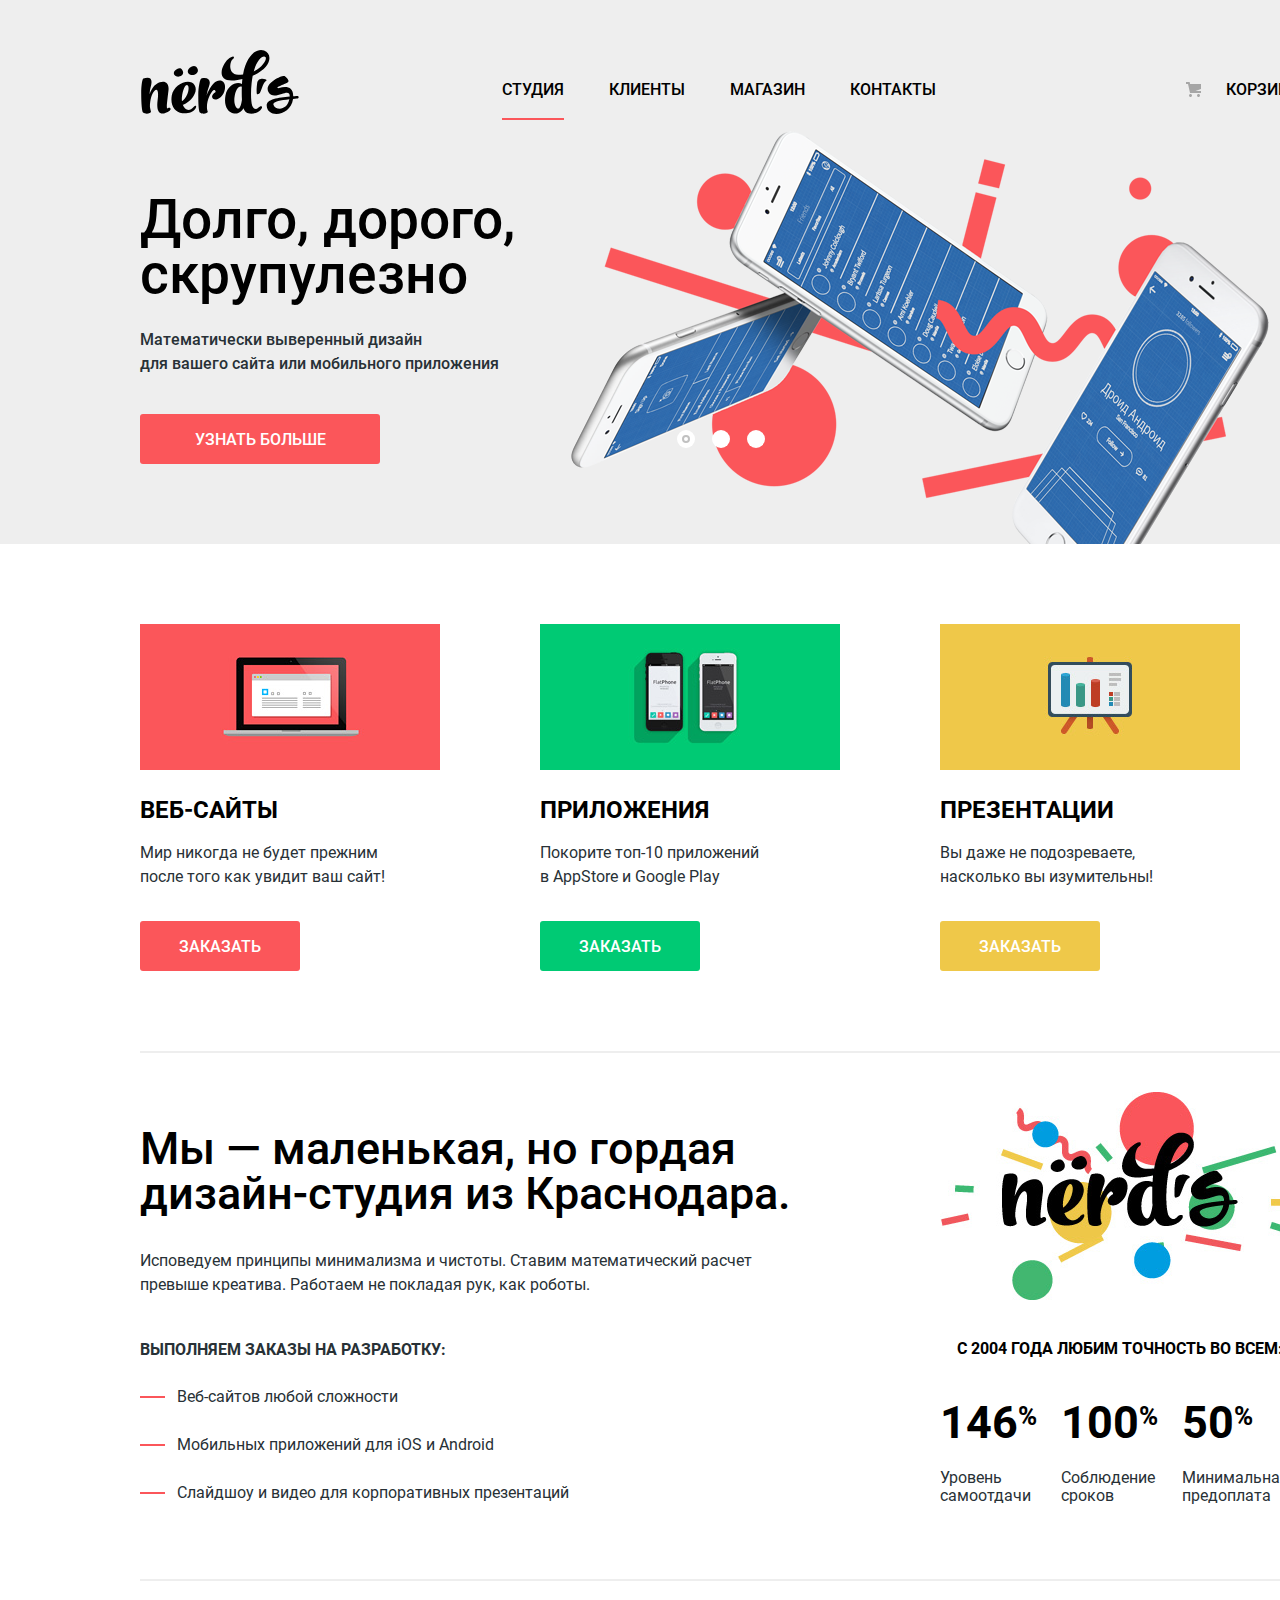
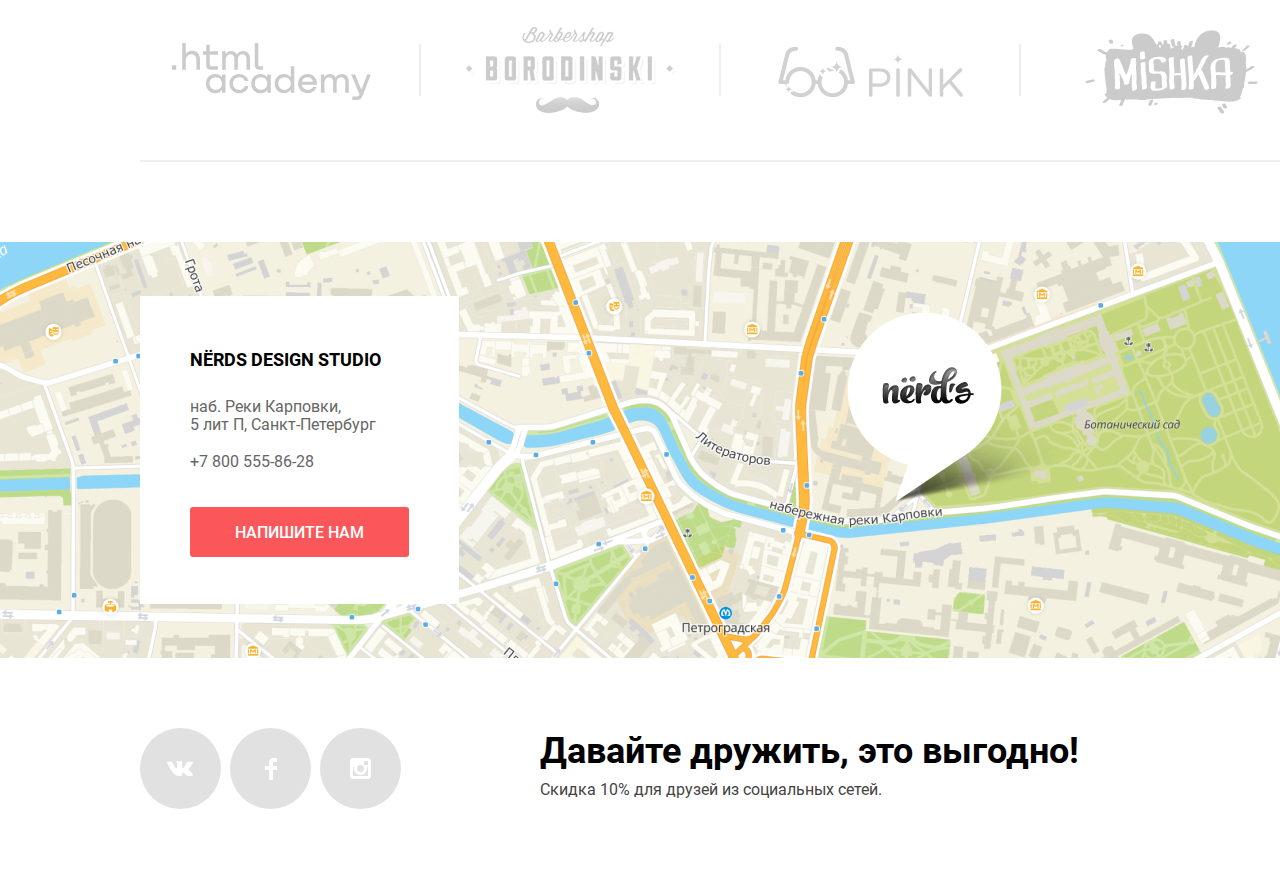
==== index.html @ 3a259fda "range controls" ====
<!DOCTYPE html>
<html class="page" lang="ru">
<head>
  <meta charset="UTF-8">
  <title>Проект студии дизайна Нёрдс</title>
  <link rel="stylesheet" href="css/normalize.css">
  <link rel="stylesheet" href="css/style.css">
  <link rel="icon" href="favicon.ico">
  <link rel="icon" href="img/favicons/favicon.svg" type="image/svg+xml">
  <link rel="icon" href="img/favicons/apple.png">
  <link rel="manifest" href="manifest.webmanifest">
</head>

<body class="page-body">
  <header class="page-header">
    <div class="container">
      <nav class="main-navigation">
        <a class="header-logo">
          <img src="img/logo/nerds-logo.svg" width="160" height="65" alt="Логотип студии дизайна Нёрдс">
        </a>
        <ul class="site-navigation">
          <li class="navigation-item"><span>Студия</span></li>
          <li class="navigation-item"><a href="blank.html">Клиенты</a></li>
          <li class="navigation-item"><a href="catalog.html">Магазин</a></li>
          <li class="navigation-item"><a href="blank.html">Контакты</a></li>
        </ul>
      </nav>
      <div class="user-navigation">
        <a class="header-basket" href="blank.html">Корзина</a>
      </div>
    </div>
  </header>

  <main>
    <div class="page-main">
      <section class="container slider">
        <h1 class="visually-hidden">Студия дизайна Нёрдс</h1>
        <ul class="slider-list">
          <li class="slider-item slider-smartphones slide-current">
            <h2 class="visually-hidden">Слайды</h2>
            <p class="slider-title">Долго, дорого, скрупулезно</p>
            <p class="slider-text">Математически выверенный дизайн для&nbsp;вашего&nbsp;сайта или мобильного приложения</p>
            <a class="button button-know" href="blank.html">Узнать больше</a>
          </li>

          <li class="slider-item slider-macbook">
            <h2 class="visually-hidden">Слайды</h2>
            <p class="slider-title">Любим математику
              как никто другой</p>
            <p class="slider-text">Никакого креатива, только математические формулы для&nbsp;расчета идеальных пропорций</p>
            <a class="button button-know" href="blank.html">Узнать больше</a>
          </li>

          <li class="slider-item slider-notepad">
            <h2 class="visually-hidden">Слайды</h2>
            <p class="slider-title">Только ночь,
              только хардкор</p>
            <p class="slider-text">Работать днем, как все? Мы против этого. Ближе&nbsp;к&nbsp;полуночи работа только начинается</p>
            <a class="button button-know" href="blank.html">Узнать больше</a>
          </li>
        </ul>

        <div class="slider-controls">
          <button class="button-slide-1 current" type="button" aria-label="Первый слайд"></button>
          <button class="button-slide-2" type="button" aria-label="Второй слайд"></button>
          <button class="button-slide-3" type="button" aria-label="Третий слайд"></button>
        </div>

      </section>
    </div>
    <div class="container">
      <section class="services">
        <h2 class="visually-hidden">Услуги</h2>
        <ul class="services-list">
          <li class="services-item">
            <h3>Веб-сайты</h3>
            <p>Мир никогда не будет прежним<br> после того как увидит ваш сайт!</p>
            <img src="img/services/notebook.png" width="300" height="146" alt="Ноутбук">
            <a class="button button-red" href="blank.html">Заказать</a>
          </li>
          <li class="services-item">
            <h3>Приложения</h3>
            <p>Покорите топ-10 приложений<br> в AppStore и Google Play</p>
            <img src="img/services/smartphones.png" width="300" height="146" alt="Телефоны">
            <a class="button button-green" href="blank.html">Заказать</a>
          </li>
          <li class="services-item">
            <h3>Презентации</h3>
            <p>Вы даже не подозреваете,<br> насколько вы изумительны!</p>
            <img src="img/services/flipchart.png" width="300" height="146" alt="Планшет">
            <a class="button button-yellow" href="blank.html">Заказать</a>
          </li>
        </ul>
      </section>

      <section class="advantages">
        <div class="advantages-block">
          <h2 class="visually-hidden">О компании, миссия</h2>
          <p class="advantages-slogan">Мы — маленькая, но гордая<br> дизайн-студия из Краснодара.</p>
          <p>Исповедуем принципы минимализма и чистоты. Ставим математический расчет<br> превыше креатива. Работаем не покладая рук, как роботы.</p>
          <p class="advantages-caption">Выполняем заказы на разработку:</p>
          <ul class="advantages-list">
            <li>Веб-сайтов любой сложности</li>
            <li>Мобильных приложений для iOS и Android</li>
            <li>Слайдшоу и видео для корпоративных презентаций</li>
          </ul>
        </div>
        <div class="statistics">
          <h2 class="visually-hidden">Статистика</h2>
          <img src="img/nerds-illustration.jpg" alt="Цветной логотип">
          <p>с 2004 года Любим точность во всем:</p>
          <dl>
            <dt>Уровень самоотдачи</dt><dd>146<sup class="percent">%</sup></dd>
            <dt>Соблюдение сроков</dt><dd>100<sup class="percent">%</sup></dd>
            <dt>Минимальная предоплата</dt><dd>50<sup class="percent">%</sup></dd>
          </dl>
        </div>
      </section>

      <section class="clients">
        <h2 class="visually-hidden">Наши клиенты</h2>
        <ul class="clients-list">
          <li class="clients-item client-html-academy">
            <a href="https://htmlacademy.ru/intensive/htmlcss" target="blank"><img src="img/clients/logo_htmlacademy.svg" width="199" height="57" alt="Логотип HTML-академии"></a>
          </li>
          <li class="clients-item client-barbershop">
            <a href="blank.html" target="blank"><img src="img/clients/logo-borodinski.png" width="209" height="90" alt="Логотип барбершопа Borodinski"></a>
          </li>
          <li class="clients-item client-pink">
            <a href="blank.html" target="blank"><img src="img/clients/logo-pink.png" width="185" height="52" alt="Логотип приложения Pink"></a>
          </li>
          <li class="clients-item client-mishka">
            <a href="blank.html" target="blank"><img src="img/clients/logo-mishka.png" width="173" height="84" alt="Логотип магазина игрушек Mishka"></a>
          </li>
        </ul>
      </section>
    </div>

    <section class="contacts">
      <div class="container contacts-block">
        <div class="contacts-list">
          <h2 class="visually-hidden">Контакты</h2>
          <p class="contacts-caption">nёrds design studio</p>
          <p class="address">наб. Реки Карповки,<br>
          5 лит П, Санкт-Петербург</p>
          <p class="contacts-tel"><a href="tel:+78005558628">+7 800 555-86-28</a></p>
          <a class="button button-write-to-us" href="#">Напишите нам</a>
        </div>
      </div>
      <div class="map">
        <img src="img/map1.png" alt="Карта как нас найти">
      </div>
    </section>

  </main>

  <footer class="main-footer container">
    <div>
      <ul class="footer-list">
        <li>
          <a class="social-button" href="blank.html" target="blank">
            <span class="visually-hidden">Вконтакте</span>
            <svg width="27" height="27" viewBox="0 0 27 15" fill="none" preserveAspectRatio="xMidYMid" xmlns="http://www.w3.org/2000/svg">
              <path d="M16.138 11.51C17.094 11.201 18.318 13.55 19.621 14.449C20.599 15.13 21.348 14.983 21.348 14.983L24.821 14.933C24.821 14.933 26.636 14.821 25.778 13.379C25.707 13.259 25.275 12.31 23.193 10.357C21.016 8.31404 21.311 8.64504 23.932 5.11304C25.529 2.96004 26.168 1.64504 25.968 1.08504C25.776 0.546037 24.603 0.686037 24.603 0.686037L20.69 0.713037C20.309 0.714037 19.986 0.832037 19.839 1.22804C19.836 1.23204 19.218 2.89404 18.394 4.30704C16.653 7.29604 15.958 7.45504 15.67 7.26804C15.009 6.83504 15.176 5.53104 15.176 4.60404C15.176 1.70704 15.608 0.499037 14.33 0.187037C13.903 0.0830374 13.591 0.0150374 12.502 0.00503741C11.11 -0.0159626 9.92797 0.00503743 9.25797 0.334037C8.81297 0.557037 8.47197 1.04604 8.67897 1.07404C8.93897 1.10904 9.52197 1.23404 9.83397 1.66004C10.235 2.21204 10.223 3.44904 10.223 3.44904C10.223 3.44904 10.452 6.86004 9.68297 7.28304C9.15497 7.57304 8.43297 6.98104 6.87997 4.26704C6.08697 2.87904 5.48797 1.34504 5.48797 1.34504C5.48797 1.34504 5.37197 1.06004 5.16197 0.904037C4.91197 0.719037 4.56197 0.660037 4.56197 0.660037L0.84797 0.684037C0.84797 0.684037 0.28997 0.700037 0.0849697 0.946037C-0.0970303 1.16404 0.0699697 1.61404 0.0699697 1.61404C0.0699697 1.61404 2.97897 8.49504 6.27297 11.961C9.29297 15.143 12.725 14.932 12.725 14.932H14.28C14.28 14.932 14.749 14.878 14.989 14.62C15.213 14.38 15.203 13.929 15.203 13.929C15.203 13.929 15.172 11.82 16.138 11.51Z" fill="white"/>
            </svg>
          </a>
        </li>
        <li>
          <a class="social-button" href="blank.html" target="blank">
            <svg width="12" height="22" viewBox="0 0 12 22" fill="none" xmlns="http://www.w3.org/2000/svg">
              <path d="M12 4V0H8C5.79086 0 4 1.79086 4 4V8H0V12H4V22H8V12H12V8H8V4H12Z" fill="white"/>
            </svg>
         </a>
        </li>
        <li>
          <a class="social-button" href="blank.html" target="blank">
            <svg width="21" height="21" viewBox="0 0 21 21" fill="none" xmlns="http://www.w3.org/2000/svg">
              <path fill-rule="evenodd" clip-rule="evenodd" d="M3 0H18C19.65 0 21 1.35 21 3V18C21 19.65 19.65 21 18 21H3C1.35 21 0 19.65 0 18V3C0 1.35 1.35 0 3 0ZM14 10.5C14 8.57 12.43 7 10.5 7C8.57 7 7 8.57 7 10.5C7 12.43 8.57 14 10.5 14C12.43 14 14 12.43 14 10.5ZM3 18V9H4.181C4.0626 9.49127 4.00186 9.99467 4 10.5C4 14.0899 6.91015 17 10.5 17C14.0899 17 17 14.0899 17 10.5C16.9986 9.99464 16.9379 9.49118 16.819 9H18V18H3ZM14 7H18V3H14V7Z" fill="white"/>
            </svg>
          </a>
        </li>
      </ul>
    </div>
    <div class="footer-caption">
      <p class="footer-slogan">Давайте дружить, это выгодно!</p>
      <p class="footer-text">Скидка 10% для друзей из социальных сетей.</p>
    </div>
  </footer>
  <script src="js/slider.js"></script>
</body>
</html>
---- css/style.css ----
/* Fonts */
@font-face {
  font-family: Roboto;
  src: url("../fonts/Roboto-Regular.woff2") format("woff2");
  src: url("../fonts/Roboto-Regular.woff") format("woff");
  font-weight: 400;
  font-style: normal;
}

@font-face {
  font-family: Roboto;
  src: url("../fonts/Roboto-Medium.woff2") format("woff2");
  src: url("../fonts/Roboto-Medium.woff") format("woff");
  font-weight: 500;
  font-style: normal;
}

@font-face {
    font-family: Roboto;
    src: url("../fonts/Roboto-Bold.woff2") format("woff2");
    src: url("../fonts/Roboto-Bold.woff") format("woff");
    font-weight: 700;
    font-style: normal;
}

:root {
  --basik-black: #000000;
  --basik-white: #ffffff;
  --basik-red: #fb565a;
  --red-hover: #e74246;
  --red-click: #d7373b;
  --basik-green: #00ca74;
  --green-hover: #00bc6c;
  --green-click: #00aa62;
  --basik-yellow: #efc849;
  --yellow-hover: #eab634;
  --yellow-click: #e5a722;
  --gray-7: #eeeeee;
  --gray-12: #e1e1e1;
  --gray-13: #dfdfdf;
  --gray-14: #dbdbdb;
  --gray-15: #d7dcdf;
  --gray-16: #d5d5d5;
  --gray-24: #c1c1c1;
  --gray-28: #b4b9bb;
  --gray-33: #ababab;
  --gray-35: #a6a6a6;
  --gray-60: #666666;
  --gray-70: #4d4d4d;
  --gray-73: #444444;
  --gray-82: #283136;
  --gray-87: #231F20;
  --opacity-white: 255, 255, 255;
  --opacity-black: 0, 0, 0;
  --opacity-gray: 166, 166, 166;
  --opacity-button-shadow: 0, 1, 1;
}

.page {
  height: 100%;
}

.page-body {
  min-width: 1240px;
  margin: 0;
  padding: 0;
  font-family: "Roboto", "Arial", sans-serif;
  font-size: 16px;
  line-height: 24px;
  font-weight: 500;
  color: var(--basik-black);
  background-color: var(--basik-white);
  min-height: 100%;
  display: grid;
  grid-template-rows: min-content 1fr min-content;
}

.visually-hidden {
  position: absolute;
  clip: rect(0 0 0 0);
  padding: 0;
  border: 0;
  margin: -1px;
  height: 1px;
  width: 1px;
  overflow: hidden;
}

a {
  text-decoration: none;
}

img {
  height: auto;
}

.container {
  max-width: 1160px;
  margin: 0 auto;
  padding: 0 40px;
}

.page-header {
  background-color: var(--gray-7);
  margin: 0;
  padding: 0;
  font-size: 16px;
  line-height: 30px;
  text-transform: uppercase;
}

.page-header .container {
  display: flex;
  flex-wrap: wrap;
  justify-content: space-between;
}

.main-navigation {
  display: flex;
  width: 800px;
}

.main-navigation a {
  height: 114px;
  width: 160px;
}

.header-logo img {
  width: 160px;
  height: 65px;
  padding-top: 49px;
}

.site-navigation {
  display: flex;
  flex-wrap: wrap;
  list-style: none;
  padding: 49px 0 0;
  margin: 0;
  width: 700px;
  margin-left: 202px;
}

.navigation-item {
padding: 26px 45px 0 0;
}

.navigation-item:nth-child(4n) {
  padding-right: 0;
  }

/* User navigation */

.user-navigation {
  max-width: 150px;
}

.header-basket {
  display: block;
  position: relative;
  padding: 75px 0 0 50px;
}

.header-basket::before {
  content: "";
  position: absolute;
  top: 82px;
  left: 10px;
  width: 15px;
  height: 15px;
  background-image: url("../img/icons/cart-icon.svg");
  background-repeat: no-repeat;
  background-position: 0 0;
}

.site-navigation a,
.header-basket {
  color: var(--basik-black);
}

.site-navigation a:hover,
.header-basket:hover,
.site-navigation a:focus,
.header-basket:focus {
  color: var(--basik-red);
}

.site-navigation a:active,
.header-basket:active {
  color: var(--basik-black);
  opacity: 30%;
}

.site-navigation span {
  display: block;
  border-bottom: 2px solid var(--basik-red);
  padding-bottom: 13px;
}

/* Sliders */

.page-main {
  background-color: var(--gray-7);
  margin: 0;
  padding: 0;
}

.slider {
  position: relative;
  margin-bottom: 80px;
}

.slider-list {
  position: relative;
  margin: 0;
  padding: 0;
  list-style: none;
}

.slider-item {
  display: none;
  position: relative;
  background-color: var(--gray-7);
  color: var(--basik-black);
  padding-bottom: 80px;
  /* min-height: 431px; */
}

.slide-current {
  display: block;
}

.slider-smartphones::after {
  content: "";
  position: absolute;
  width: 760px;
  height: 431px;
  left: 397px;
  bottom: 0;
  background-image: url(../img/slides/smartphones.png);
}

.slider-macbook::after {
  content: "";
  position: absolute;
  width: 760px;
  height: 431px;
  left: 397px;
  bottom: 0;
  background-image: url(../img/slides/macbook.png);
}

.slider-notepad::after {
  content: "";
  position: absolute;
  width: 760px;
  height: 431px;
  left: 397px;
  bottom: 0;
  background-image: url(../img/slides/notepad.png);
}

.slider-title {
  font-size: 55px;
  line-height: 55px;
  margin: 0 0 26px;
  padding-top: 72px;
  width: 520px;
}

.slider-text {
  color: var(--gray-82);
  margin: 0 0 38px;
  width: 416px;
}

.button {
  display: block;
  text-align: center;
  color: var(--basik-white);
  line-height: 18px;
  text-transform: uppercase;
  border-radius: 3px;
  padding: 17px 0 15px;
  cursor: pointer;
}

.button-know {
  background-color: var(--basik-red);
  width: 240px;
  margin: 0;
}

.button-write-to-us {
  background-color: var(--basik-red);
  width: 219px;
}

.button-write-to-us:hover,
.button-know:hover,
.button-write-to-us:focus,
.button-know:focus {
  background-color: var(--red-hover);
}

.button-write-to-us:active,
.button-know:active {
  background-color: var(--red-click);
  color: rgba(var(--opacity-white), 0.3);
  box-shadow: inset 0px 3px 0px rgba(var(--opacity-button-shadow), 0.1);
}

.slider-controls {
  position: absolute;
  bottom: 96px;
  left: 577px;
  display: flex;
  flex-wrap: wrap;
  width: 88px;
  justify-content: space-between;
}

.slider-controls button {
  position: relative;
  padding: 0;
  margin: 0;
  width: 18px;
  height: 18px;
  background-color: var(--basik-white);
  border: none;
  border-radius: 50%;
  cursor: pointer;
}

.slider-controls .current::before {
  content:"";
  position: absolute;
  top: 5px;
  left: 5px;
  width: 4px;
  height: 4px;
  background-color: transparent;
  border:2px solid var(--gray-24);
  border-radius: 50%;
}

/* Services */

.services {
  margin-bottom: 80px;
}

.services-list {
  list-style: none;
  padding: 0;
  display: flex;
  flex-wrap: wrap;
}

.services-item {
  display: flex;
  flex-wrap: wrap;
  flex-direction: column;
  margin-right: 100px;
}

.services-item:nth-child(3n) {
  margin-right: 0;
}

.services-item h3 {
  font-size: 24px;
  line-height: 30px;
  font-weight: 700;
  text-transform: uppercase;
  margin: 0 0 16px;
}

.services-item p {
  color: var(--gray-82);
  font-weight: 400;
  margin: 0 0 32px;
}

.services-item img {
  order: -1;
  margin: 0 0 25px;
}

.button-red {
  background-color: var(--basik-red);
  width: 160px;
}

.button-red:hover,
.button-red:focus {
  background-color: var(--red-hover);
}

.button-red:active {
  background-color: var(--red-click);
  color: rgba(var(--opacity-white), 0.3);
  box-shadow: inset 0px 3px 0px rgba(var(--opacity-button-shadow), 0.1);
}

.button-green {
  background-color: var(--basik-green);
  width: 160px;
}

.button-green:hover,
.button-green:focus {
  background-color: var(--green-hover);
}

.button-green:active {
  background-color: var(--green-click);
  color: rgba(var(--opacity-white), 0.3);
  box-shadow: inset 0px 3px 0px rgba(var(--opacity-button-shadow), 0.1);
}

.button-yellow {
  background-color: var(--basik-yellow);
  width: 160px;
}

.button-yellow:hover,
.button-yellow:focus {
  background-color: var(--yellow-hover);
}

.button-yellow:active {
  background-color: var(--yellow-click);
  color: rgba(var(--opacity-white), 0.3);
  box-shadow: inset 0px 3px 0px rgba(var(--opacity-button-shadow), 0.1);
}

/* About us */

.advantages {
  display: grid;
  grid-template-columns: repeat(3, 1fr);
  gap: 40px;
  border-top: 2px solid var(--gray-7);
  padding-top: 39px;
  margin-bottom: 50px;
}

.advantages-block {
  color: var(--gray-82);
  font-weight: 400;
  grid-column: 1 / 3;
}

.advantages-block p:nth-of-type(2) {
  margin-bottom: 41px;
}

.advantages-slogan {
  font-size: 45px;
  line-height: 45px;
  color: var(--basik-black);
  font-weight: 500;
  margin: 34px 0 33px;
}

.advantages-caption {
  font-weight: 700;
  text-transform: uppercase;
  margin-bottom: 23px;
}

.advantages-list {
  font-weight: 400;
  list-style: none;
  margin: 0;
  padding-left: 37px;
}

.advantages-list li {
  position: relative;
  padding-bottom: 24px;
}

.advantages-list li::before {
  content: "";
  position: absolute;
  top: 11px;
  left: -37px;
  width: 25px;
  height: 2px;
  background-color: var(--basik-red);
}

.statistics {
  width: 360px;
}

.statistics img {
  margin-bottom: 14px;
}

.statistics dl {
  display: grid;
  grid-template-columns: repeat(3, 1fr);
  gap: 14px 3px;
}

.statistics p {
  text-transform: uppercase;
  font-weight: 700;
  text-align: center;
  margin-bottom: 30px;
}

.statistics dd {
  font-size: 45px;
  line-height: 64px;
  font-weight: 700;
  grid-row: 1 / 2;
  margin: 0;
}

.percent {
  font-size: 26px;
  line-height: 40px;
}

.statistics dt {
  line-height: 18px;
  color: var(--gray-82);
  font-weight: 400;
}

/* Clients */

.clients {
  margin-bottom: 80px;
}

.clients-list {
  list-style: none;
  padding: 46px 0 36px;
  margin: 0;
  display: grid;
  grid-template-columns: 280px 300px 300px 280px;
  border-top: 2px solid var(--gray-7);
  border-bottom: 2px solid var(--gray-7);
  align-items: center;
  justify-items: center;
}

.clients-item {
  position: relative;
}

.clients-item img {
  position: relative;
  opacity: 0.2;
}

.clients-item:hover img,
.clients-item:focus img {
  opacity: 1;
}

.clients-item:active img {
  opacity: 0.1;
}

.client-html-academy {
  margin-left: -18px;
}

.client-html-academy::after {
  content: "";
  position: absolute;
  top: 1px;
  left: 247px;
  width: 2px;
  height: 52px;
  background-color: var(--gray-7);
}

.client-barbershop::after {
  content: "";
  position: absolute;
  top: 17px;
  left: 253px;
  width: 2px;
  height: 52px;
  background-color: var(--gray-7);
}

.client-pink::after {
  content: "";
  position: absolute;
  top: -2px;
  left: 241px;
  width: 2px;
  height: 52px;
  background-color: var(--gray-7);
}

.client-mishka {
  margin-left: 22px;
}

/* Contacts & Map */

.contacts {
  margin-bottom: 70px;
}

.contacts-block {
  position: relative;
}

.contacts-list {
  position: absolute;
  background-color: var(--basik-white);
  width: 319px;
  min-height: 308px;
  box-sizing: border-box;
  padding: 49px 50px 47px;
  top: 54px;
}

.contacts-caption {
  font-size: 18px;
  line-height: 30px;
  font-weight: 700;
  text-transform: uppercase;
  margin: 0 0 23px;
}

.address,
.contacts-tel a {
  line-height: 18px;
  color: var(--gray-60);
  font-weight: 400;
}

.contacts-tel {
  margin-bottom: 33px;
}

.map iframe {
  height: 416px;
  width: 1440px;
  display: block;
  margin: 0 auto;
}

.map img {
  height: 416px;
  width: 1440px;
  display: block;
  margin: 0 auto;
}

.contacts-block::after {
  position: absolute;
  content: "";
  background-image: url(../img/map-marker.png);
  width: 231px;
  height: 190px;
  left: 747px;
  top: 70px;
}

/* Footer */

.main-footer {
  min-width: 1160px;
  display: flex;
}

.footer-list {
  display: flex;
  flex-wrap: wrap;
  list-style: none;
  padding: 0;
  margin: 0;
}

.footer-caption {
  padding-left: 139px;
}

.footer-list li {
  margin-right: 9px;
}

.footer-list li:last-child {
  margin-right: 0;
}

.social-button {
  display: flex;
  flex-wrap: wrap;
  align-items: center;
  justify-content: center;
  border-radius: 50%;
  width: 81px;
  height: 81px;
  background-color: var(--gray-12);
}

.social-button:hover,
.social-button:focus {
  background-color: var(--red-hover);
}

.social-button:active {
  background-color: var(--red-click);
  box-shadow: inset 0px 3px 0px rgba(var(--opacity-button-shadow), 0.1);
}

.social-button:active svg {
  opacity: 0.3;
}

.footer-slogan {
  font-size: 36px;
  line-height: 36px;
  font-weight: 700;
  padding: 0;
  margin: 5px 0 10px;
}

.footer-text {
  line-height: 22px;
  color: var(--gray-73);
  font-weight: 400;
  margin: 0 0 82px;
}

/* Catalog page */

.content {
  display: grid;
  grid-template-columns: 1fr 2fr;
  gap: 40px;
  margin-top: 0;
  margin-bottom: 0;
}

.page-title {
  font-size: 55px;
  line-height: 55px;
  font-weight: 500;
  text-align: center;
  margin-top: 0;
  margin-bottom: 0;
  padding-top: 72px;
  padding-bottom: 108px;
}

.sorting {
  display: flex;
  flex-wrap: wrap;
  justify-content: space-between;
  align-items: center;
}

.filter-sort {
  font-size: 18px;
  line-height: 30px;
  font-weight: 700;
  text-transform: uppercase;
  margin: 0;
  padding-top: 55px;
}

.filters {
  padding-top: 55px;
  grid-row: 1 / 3;
  width: 260px;
}

.range-filter {
  width: 260px;
  margin-top: 33px;
}

.range-controls {
  /* position: relative;
  height: 41px; */
  /* background-color: var(--gray-7); */
  border-radius: 3px;
  padding: 39px 20px;
  margin-bottom: 14px;
}

/* .range-controls .scale {
  height: 2px;
  background: var(--gray-15);
}

.range-controls .bar {
  width: 70%;
  height: 2px;
  background: var(--basik-green);
}

.range-controls .toggle {
  width: 4px;
  height: 4px;
  padding: 0;
  background-color: var(--gray-33);
  border: 8px solid var(--basik-white);
  border-radius: 50%;
  box-shadow: 0px 2px 1px rgba(var(--opacity-black), 0.15);
  position: absolute;
  top: 30px;
  left: 0;
  cursor: pointer;
}

.range-controls .toggle-min {
  left: 18px;
}

.range-controls .toggle-max {
  left: 160px;
} */

.filter ul {
  list-style: none;
  margin: 0;
  padding: 0 0 0 36px;
}

.filter fieldset {
  padding: 0;
  margin: 0 0 51px;
  border: none;
}

.filter legend {
  font-size: 18px;
  line-height: 30px;
  font-weight: 700;
  text-transform: uppercase;
  margin: 0 0 16px;
}

.price-controls {
  line-height: 22px;
  font-weight: 400;
  color: var(--gray-82);
  text-transform: uppercase;
  display: flex;
  justify-content: space-between;
}

.price-controls input {
  width: 60px;
  padding: 10px;
  margin-left: 10px;
  text-align: center;
  color: #283136;
  border: none;
  border-radius: 5px;
  background: var(--gray-7);
  font-family: inherit;
  font-size: inherit;
}

.filter-points {
  line-height: 20px;
  font-weight: 400;
  color: var(--gray-82);
}

.filter-option {
  margin-bottom: 19px;
}

.filter-option:last-child {
  margin-bottom: 0;
}

.filter-option label {
  position: relative;
  display: block;
  cursor: pointer;
  user-select: none;
}

.filter-input-radio + label::before {
  content: "";
  position: absolute;
  left: -36px;
  top: -1px;
  width: 17px;
  height: 17px;
  border: 4px solid var(--gray-70);
  border-radius: 50%;
  opacity: 0.4;
}

.filter-input-radio:checked + label::after {
  content: "";
  position: absolute;
  top: 7px;
  left: -28px;
  width: 9px;
  height: 9px;
  background-color: var(--gray-70);
  border-radius: 50%;
  opacity: 0.4;
}

.filter-input-radio:hover + label::before,
.filter-input-radio:hover + label::after,
.filter-input-radio:focus + label::before,
.filter-input-radio:focus + label::after {
  opacity: 1;
}

.filter-input-checkbox + label::before {
  content: "";
  position: absolute;
  width: 23px;
  height: 23px;
  background-image: url(../img/catalog/checkbox-off.svg);
  left: -36px;
  top: -2px;
  opacity: 0.4;
}

.filter-input-checkbox:checked + label::after {
  content: "";
  position: absolute;
  top: -2px;
  left: -36px;
  width: 23px;
  height: 23px;
  background-image: url(../img/catalog/checkbox-on.svg);
  opacity: 0.4;
}

.filter-input-checkbox:hover + label::before,
.filter-input-checkbox:hover + label::after,
.filter-input-checkbox:focus + label::before,
.filter-input-checkbox:focus + label::after {
  opacity: 1;
}

.filter-input-checkbox:checked + label::before {
  display: none;
}

.button-gray {
  font-size: 16px;
  font-weight: 500;
  color: var(--basik-black);
  background-color: var(--gray-7);
  border: none;
  width: 260px;
}

.button-gray:hover,
.button-gray:focus {
  background-color: var(--gray-13);
}

.button-gray:active {
  background-color: var(--gray-16);
  color: rgba(var(--opacity-black), 0.3);
  box-shadow: inset 0px 3px 0px rgba(var(--opacity-button-shadow), 0.1);
}

.filter-list {
  display: flex;
  flex-wrap: wrap;
  justify-content: space-between;
  list-style: none;
  padding: 55px 0 0;
  margin: 0;
}

.filter-list button {
  border: none;
  background-color: var(--basik-white);
  font-size: 14px;
  line-height: 18px;
  font-weight: 400;
  text-transform: uppercase;
}

.sort-by-price,
.sort-by-type {
  padding-right: 25px;
}

.sort {
  color: rgba(var(--opacity-black), 0.3);
  padding: 0 26px 0 0;
  cursor: pointer;
}

.sort-active {
  color: var(--basik-black);
  padding-right: 25px;
}

.sort:hover,
.sort:focus {
  color: rgba(var(--opacity-black), 0.6)
}

.sort:active {
  color: var(--basik-black)
}

.sort-direction {
  margin: 0;
  padding: 0;
  cursor: pointer;
  opacity: 0.2;
}

.sort-down {
  padding: 0 18px 0 21px;
}

.sort-direction-active {
  opacity: 1;
  cursor: default;
}

.sort-direction-active path {
  fill: var(--gray-87);
}

.sort-direction:hover,
.sort-direction:focus {
  opacity: 1;
}

.sort-direction:active path {
  fill: var(--gray-87);
}

/* screenshots of designs */

.design-list {
  list-style: none;
  margin: 0;
  padding: 0;
  margin-bottom: 31px;
  display: flex;
  flex-wrap: wrap;
  width: 760px;
  justify-content: space-between;
}

.design-list svg {
  display: block;
  opacity: 0.12;
}

.design-info {
  box-sizing: border-box;
  width: 360px;
  padding: 26px 50px 44px;
  background-color: var(--gray-7);
  display: none;
  align-items: center;
  text-align: center;
  position: absolute;
  left: 0;
  bottom: 20px;
}

.design-title {
  font-size: 18px;
  line-height: 30px;
  font-weight: 700;
  text-transform: uppercase;
  color: var(--basik-black);
}

.design-item h3 {
  margin: 0 0 12px;
}

.design-title:hover,
.design-title:focus {
  color: var(--basik-red);
}

.design-title:active {
  color: rgba(var(--opacity-black), 0.3);
}

.design-item {
  position: relative;
  padding-top: 8px;
  padding-bottom: 14px;;
}

.design-item p {
  display: inline-block;
  line-height: 18px;
  font-weight: 400;
  color: var(--gray-60);
  text-align: center;
  margin: 0 0 32px;
}

.design-item img{
  border-bottom-left-radius: 5px;
  border-bottom-right-radius: 5px;
}

.button-price {
  background-color: var(--basik-red);
  margin: 0 auto;
  width: 200px;
  line-height: 18px;
  color: var(--basik-white);
  text-transform: uppercase;
}

.design-item:hover .design-info,
.design-item:focus .design-info {
  display: block;
  border-bottom-left-radius: 5px;
  border-bottom-right-radius: 5px;
}

.design-item:hover svg,
.design-item:focus svg {
  opacity: 1;
}

.design-item:hover img,
.design-item:focus img {
  box-shadow: 0px 6px 15px rgba(var(--opacity-black), 0.25);
}

.button-price:hover,
.button-price:focus {
  background-color: var(--red-hover);
}

.button-price:active {
  background-color: var(--red-click);
  box-shadow: inset 0px 3px 0px rgba(var(--opacity-button-shadow), 0.1);
}

.page-number-list {
  list-style: none;
  margin: 0 0 60px;
  padding: 0;
  display: flex;
  flex-wrap: wrap;
}

.page-number-list li {
  padding-right: 11px;
}

.pages {
  display: block;
  border-radius: 3px;
  line-height: 18px;
  color: var(--basik-black);
  padding: 17px 20px 15px;
  text-transform: uppercase;
}

.active-page {
  border: 3px solid var(--gray-14);
  box-sizing: border-box;
  width: 50px;
  height: 50px;
  padding: 14px 0 15px;
  text-align: center;
}

.page-button {
  background-color: var(--gray-7);
}

.page-next {
  background-color: var(--gray-7);
  width: 220px;
  text-align: center;
}

.page-button:hover,
.page-next:hover,
.page-button:focus,
.page-next:focus {
  background-color: var(--gray-13);
}

.page-button:active,
.page-next:active {
  color: rgba(var(--opacity-black), 0.3);
  background-color: var(--gray-16);
  box-shadow: inset 0px 3px 0px rgba(var(--opacity-button-shadow), 0.1);
}
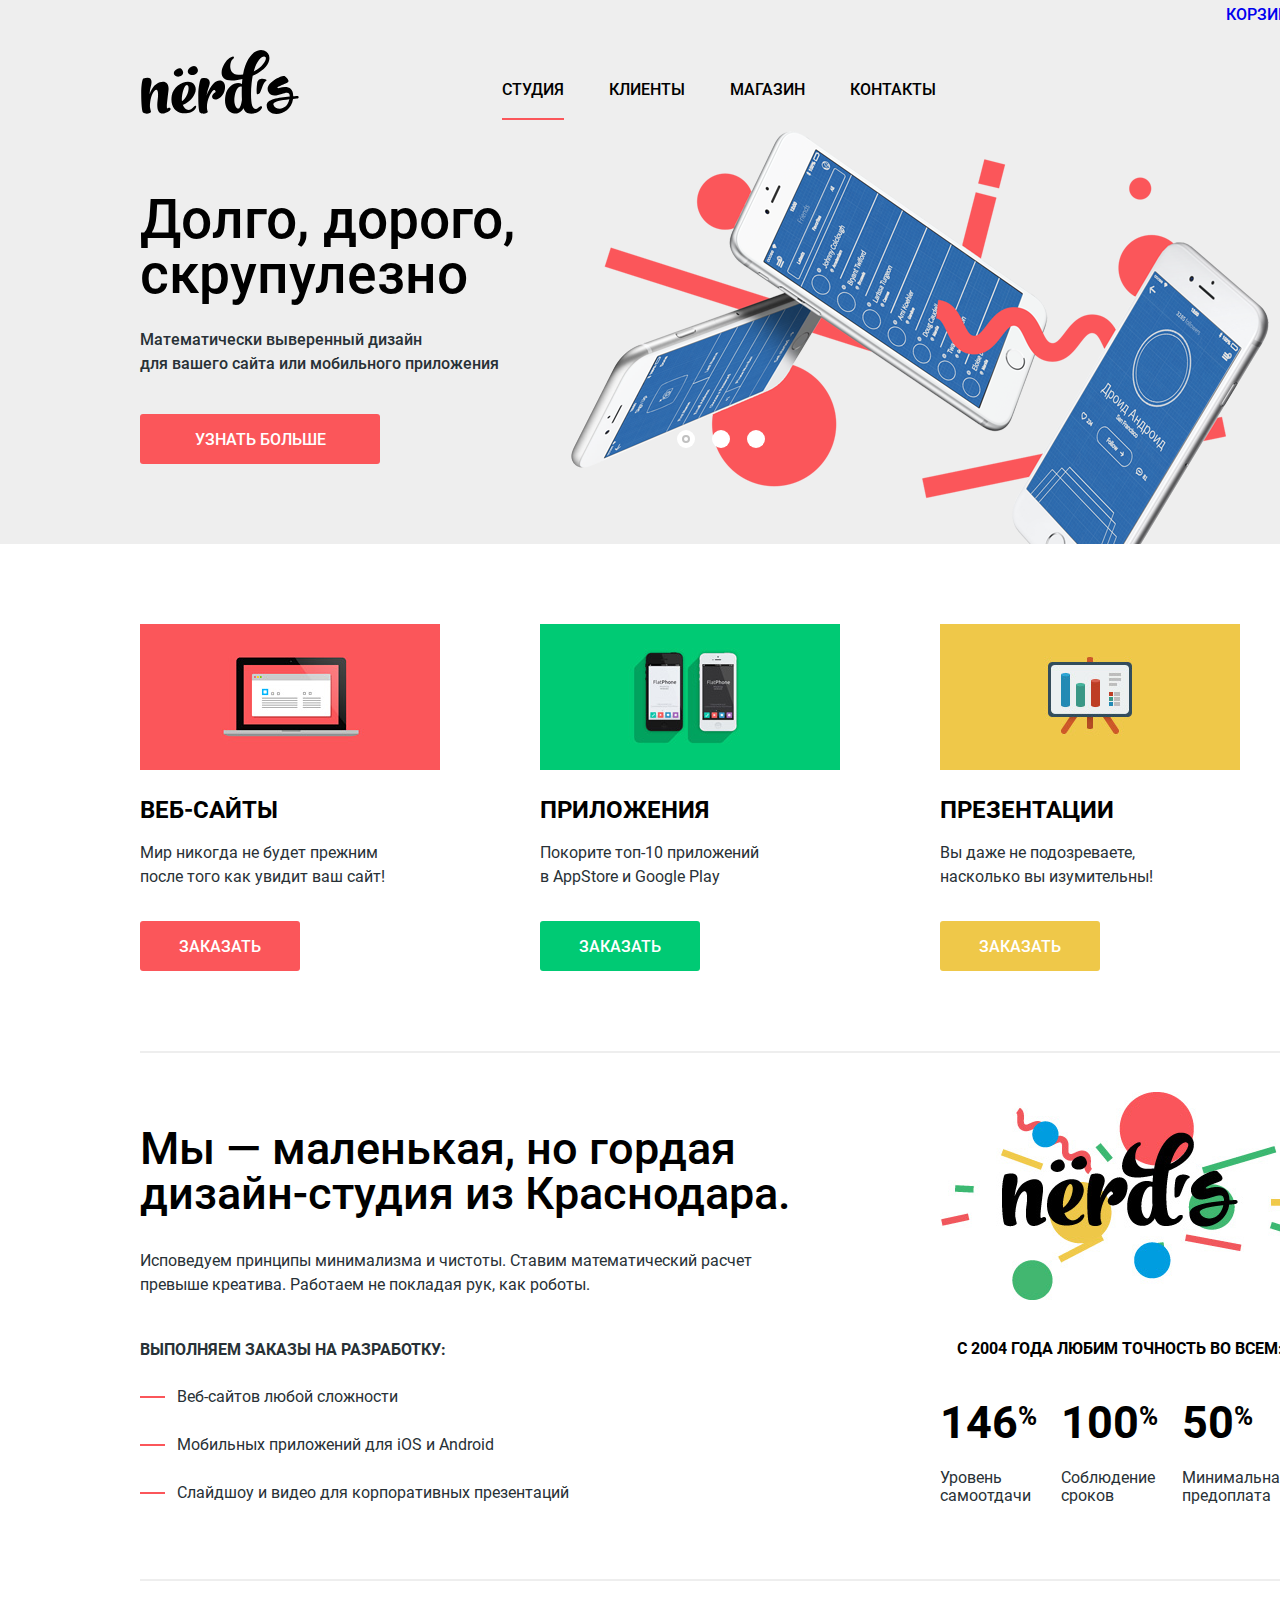
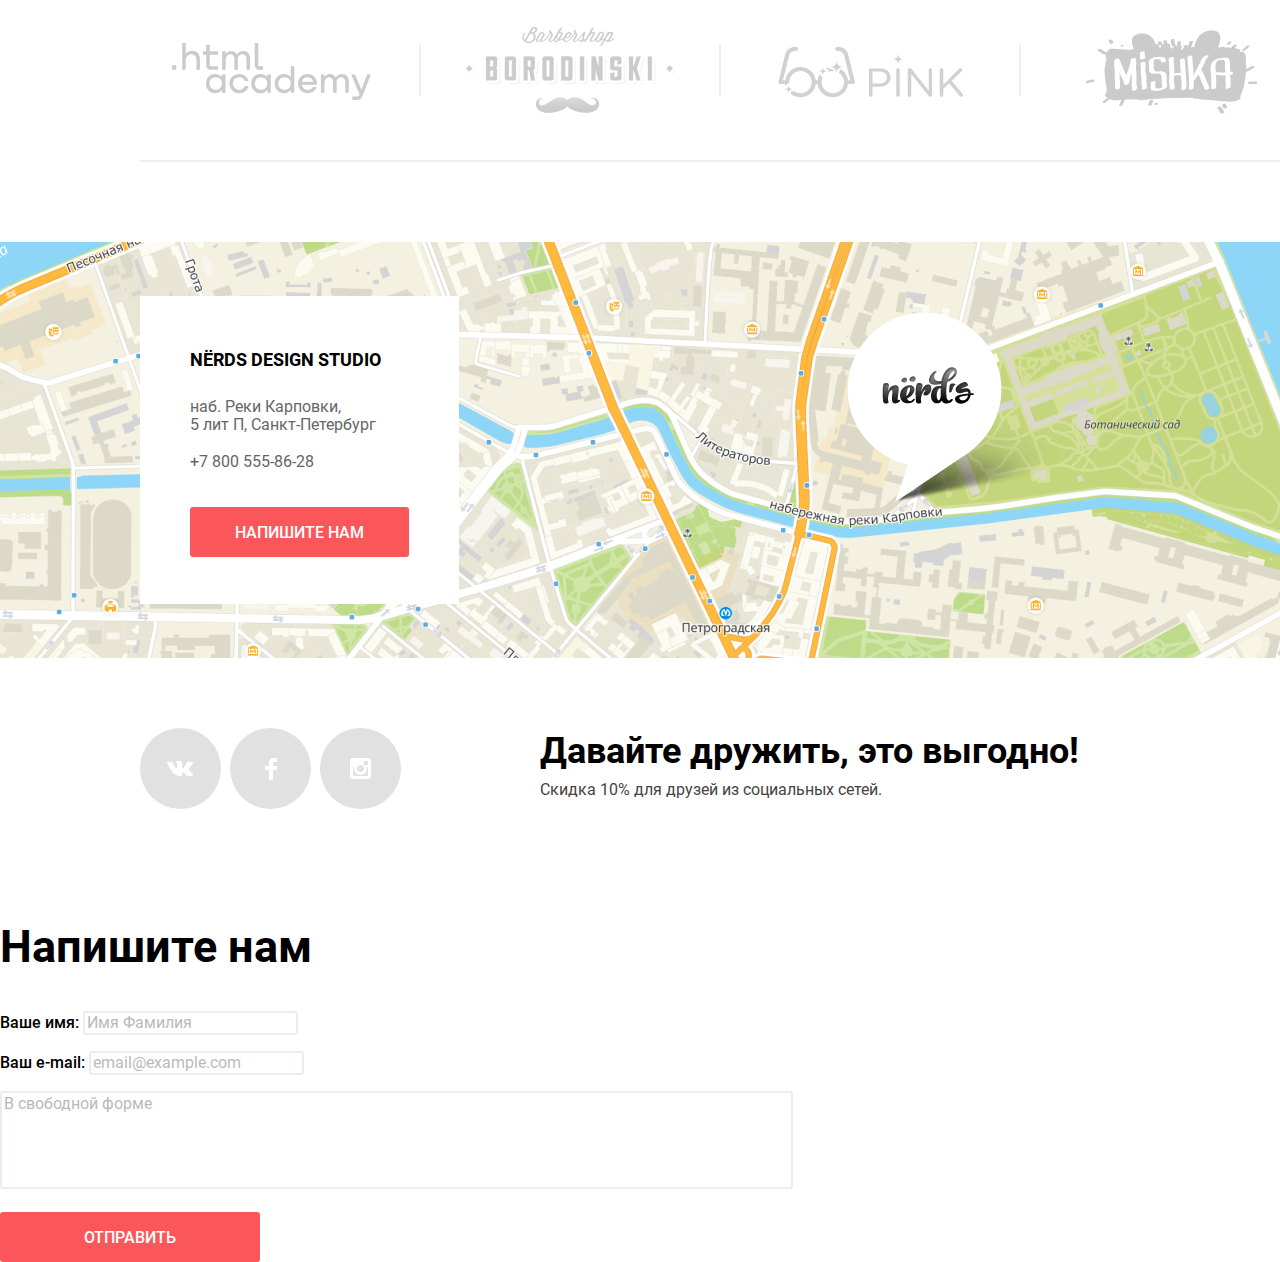
==== commit db7ded73: "форма" ====
--- a/index.html
+++ b/index.html
@@ -26,7 +26,7 @@
         </ul>
       </nav>
       <div class="user-navigation">
-        <a class="header-basket" href="blank.html">Корзина</a>
+        <a class="header-cart" href="blank.html">Корзина</a>
       </div>
     </div>
   </header>
@@ -186,6 +186,25 @@
       <p class="footer-text">Скидка 10% для друзей из социальных сетей.</p>
     </div>
   </footer>
+  <section class="modal">
+    <h2>Напишите нам</h2>
+    <form class="write-us" action="https://echo.htmlacademy.ru" method="post">
+      <p>
+        <label for="modal-name">Ваше имя:</label>
+        <input id="modal-name" type="text" name="name" placeholder="Имя Фамилия" required>
+      </p>
+      <p>
+        <label for="modal-email">Ваш e-mail:</label>
+        <input id="modal-email" type="email" name="email" placeholder="email@example.com" required>
+      </p>
+      <p>
+        <label for="text">
+          <textarea id="text" name="text" rows="5" cols="83" placeholder="В свободной форме" required></textarea>
+        </label>
+      </p>
+      <button class="button modal-button" type="submit">Отправить</button>
+    </form>
+  </section>
   <script src="js/slider.js"></script>
 </body>
 </html>
--- a/css/style.css
+++ b/css/style.css
@@ -283,6 +283,8 @@
   border-radius: 3px;
   padding: 17px 0 15px;
   cursor: pointer;
+  font-weight: 500;
+  border: none;
 }
 
 .button-know {
@@ -785,9 +787,6 @@
 }
 
 .range-controls {
-  /* position: relative;
-  height: 41px; */
-  /* background-color: var(--gray-7); */
   border-radius: 3px;
   padding: 39px 20px;
   margin-bottom: 14px;
@@ -1207,6 +1206,33 @@
   box-shadow: inset 0px 3px 0px rgba(var(--opacity-button-shadow), 0.1);
 }
 
-
-
-
+/* Modal Write to us */
+
+.modal h2 {
+  font-size: 45px;
+  line-height: 53px;
+  font-weight: 700;
+}
+
+.modal label {
+  line-height: 18px;
+  font-weight: 500;
+}
+
+.modal-button {
+  background-color: var(--basik-red);
+  min-width: 260px;
+}
+
+.write-us input[type="text"],
+.write-us input[type="email"],
+.write-us textarea {
+  color: var(--gray-73);
+  opacity: 0.5;
+  font-style: 16px;
+  line-height: 18px;
+  font-weight: 400;
+  border: 2px solid var(--gray-15);
+  border-radius: 3px;
+  resize: none;
+}
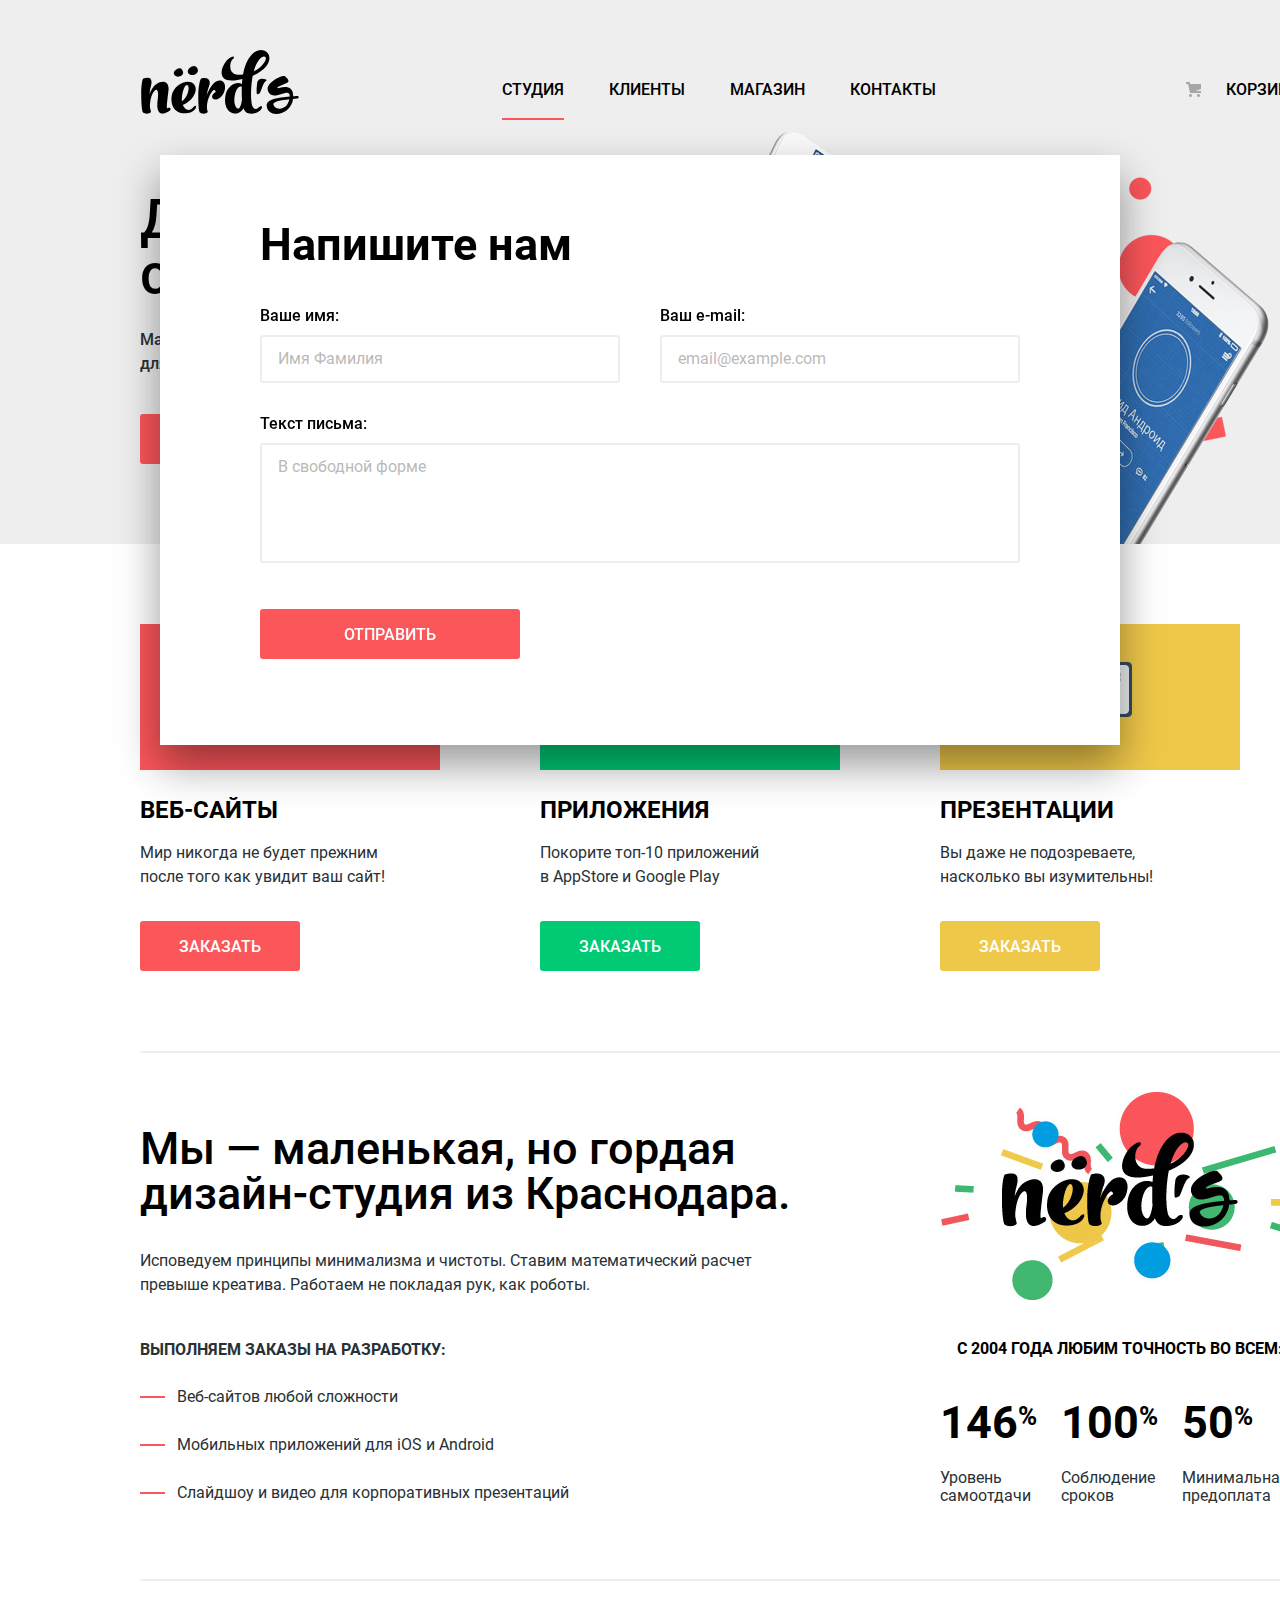
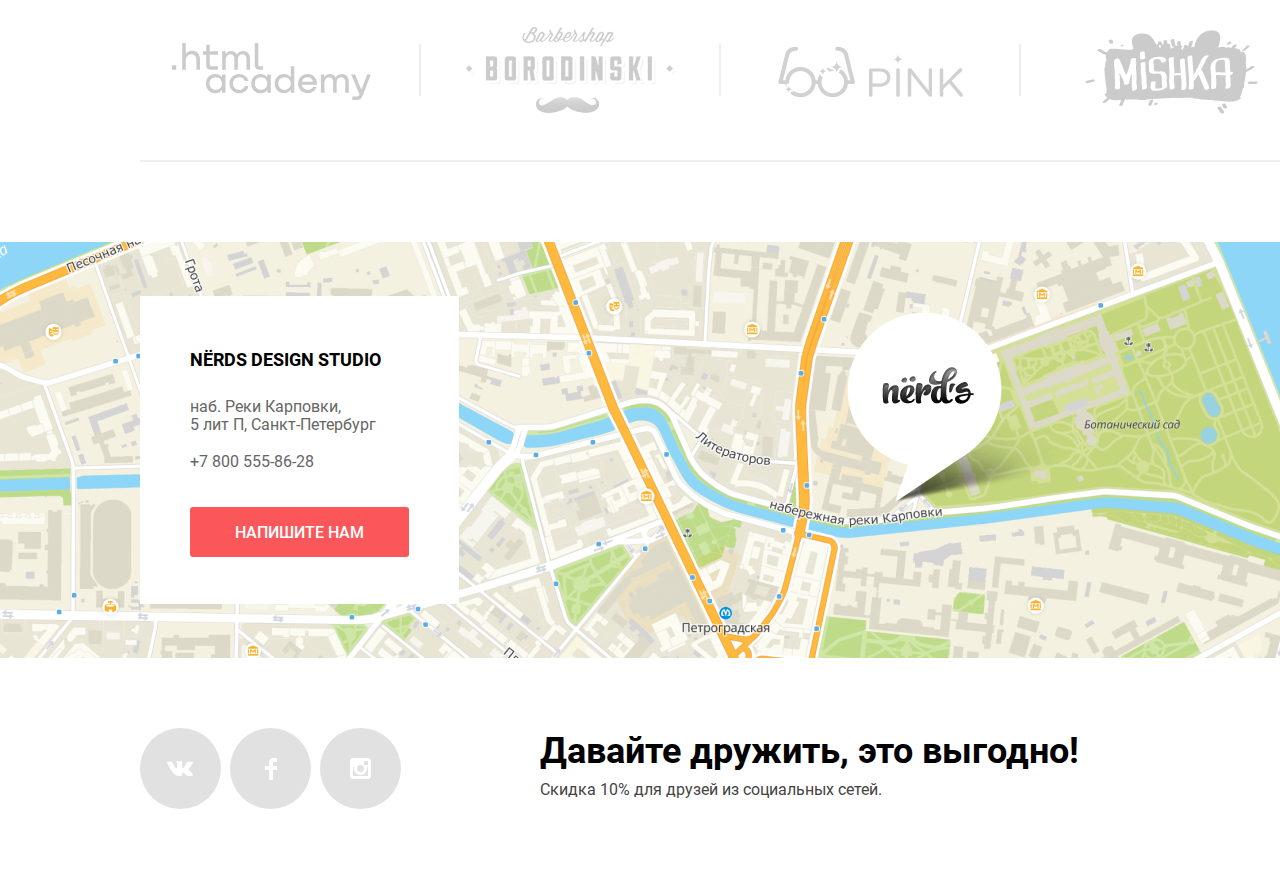
==== commit ff1683d6: "modal" ====
--- a/index.html
+++ b/index.html
@@ -186,9 +186,9 @@
       <p class="footer-text">Скидка 10% для друзей из социальных сетей.</p>
     </div>
   </footer>
-  <section class="modal">
+  <section class="modal modal-show">
     <h2>Напишите нам</h2>
-    <form class="write-us" action="https://echo.htmlacademy.ru" method="post">
+    <form class="modal-form" action="https://echo.htmlacademy.ru" method="post">
       <p>
         <label for="modal-name">Ваше имя:</label>
         <input id="modal-name" type="text" name="name" placeholder="Имя Фамилия" required>
@@ -198,9 +198,8 @@
         <input id="modal-email" type="email" name="email" placeholder="email@example.com" required>
       </p>
       <p>
-        <label for="text">
-          <textarea id="text" name="text" rows="5" cols="83" placeholder="В свободной форме" required></textarea>
-        </label>
+        <label for="text">Текст письма:</label>
+        <textarea id="text" name="text" rows="5" cols="83" placeholder="В свободной форме" required></textarea>
       </p>
       <button class="button modal-button" type="submit">Отправить</button>
     </form>
--- a/css/style.css
+++ b/css/style.css
@@ -155,13 +155,13 @@
   max-width: 150px;
 }
 
-.header-basket {
+.header-cart {
   display: block;
   position: relative;
   padding: 75px 0 0 50px;
 }
 
-.header-basket::before {
+.header-cart::before {
   content: "";
   position: absolute;
   top: 82px;
@@ -174,19 +174,19 @@
 }
 
 .site-navigation a,
-.header-basket {
+.header-cart {
   color: var(--basik-black);
 }
 
 .site-navigation a:hover,
-.header-basket:hover,
+.header-cart:hover,
 .site-navigation a:focus,
-.header-basket:focus {
+.header-cart:focus {
   color: var(--basik-red);
 }
 
 .site-navigation a:active,
-.header-basket:active {
+.header-cart:active {
   color: var(--basik-black);
   opacity: 30%;
 }
@@ -1208,15 +1208,36 @@
 
 /* Modal Write to us */
 
+.modal {
+  width: 760px;
+  height: 443px;
+  position: fixed;
+  left: 50%;
+  top: 50%;
+  transform: translate(-50%, -50%);
+  margin: 0 auto;
+  padding: 63px 100px 84px;
+  background-color: var(--basik-white);
+  box-shadow: 0px 20px 40px rgba(var(--opacity-black), 0.4);
+}
+
+.modal-show {
+  display: block;
+}
+
 .modal h2 {
   font-size: 45px;
   line-height: 53px;
   font-weight: 700;
+  padding: 0 0 20px;
+  margin: 0;
 }
 
 .modal label {
+  display: block;
   line-height: 18px;
   font-weight: 500;
+  margin-bottom: 10px;
 }
 
 .modal-button {
@@ -1224,9 +1245,9 @@
   min-width: 260px;
 }
 
-.write-us input[type="text"],
-.write-us input[type="email"],
-.write-us textarea {
+.modal-form input[type="text"],
+.modal-form input[type="email"],
+.modal-form textarea {
   color: var(--gray-73);
   opacity: 0.5;
   font-style: 16px;
@@ -1235,4 +1256,23 @@
   border: 2px solid var(--gray-15);
   border-radius: 3px;
   resize: none;
-}
+  box-sizing: border-box;
+  width: 360px;
+  padding: 13px 16px;
+}
+
+.modal-form input,
+.modal-form textarea {
+  display: block;
+}
+
+.modal-form {
+  display: flex;
+  flex-wrap: wrap;
+  justify-content: space-between;
+}
+
+.modal-form textarea {
+  width: 100%;
+  margin-bottom: 30px;
+}
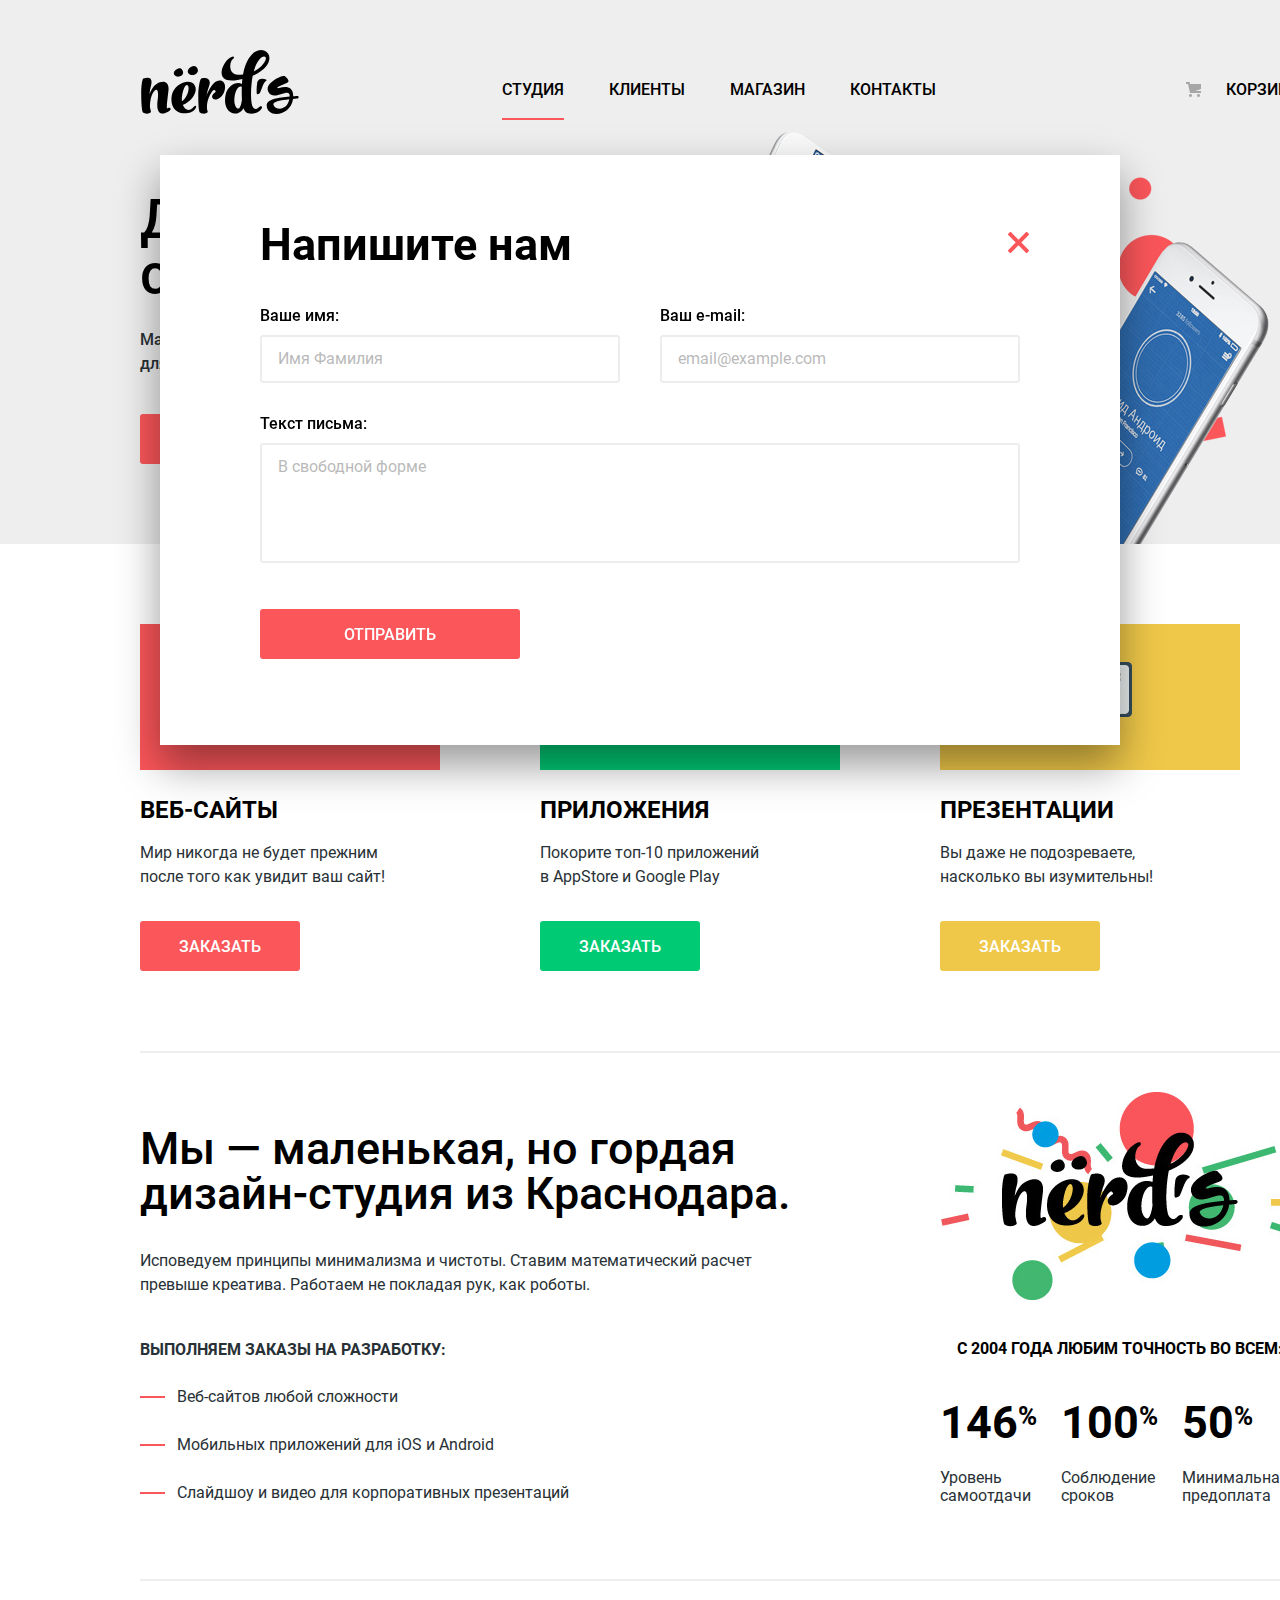
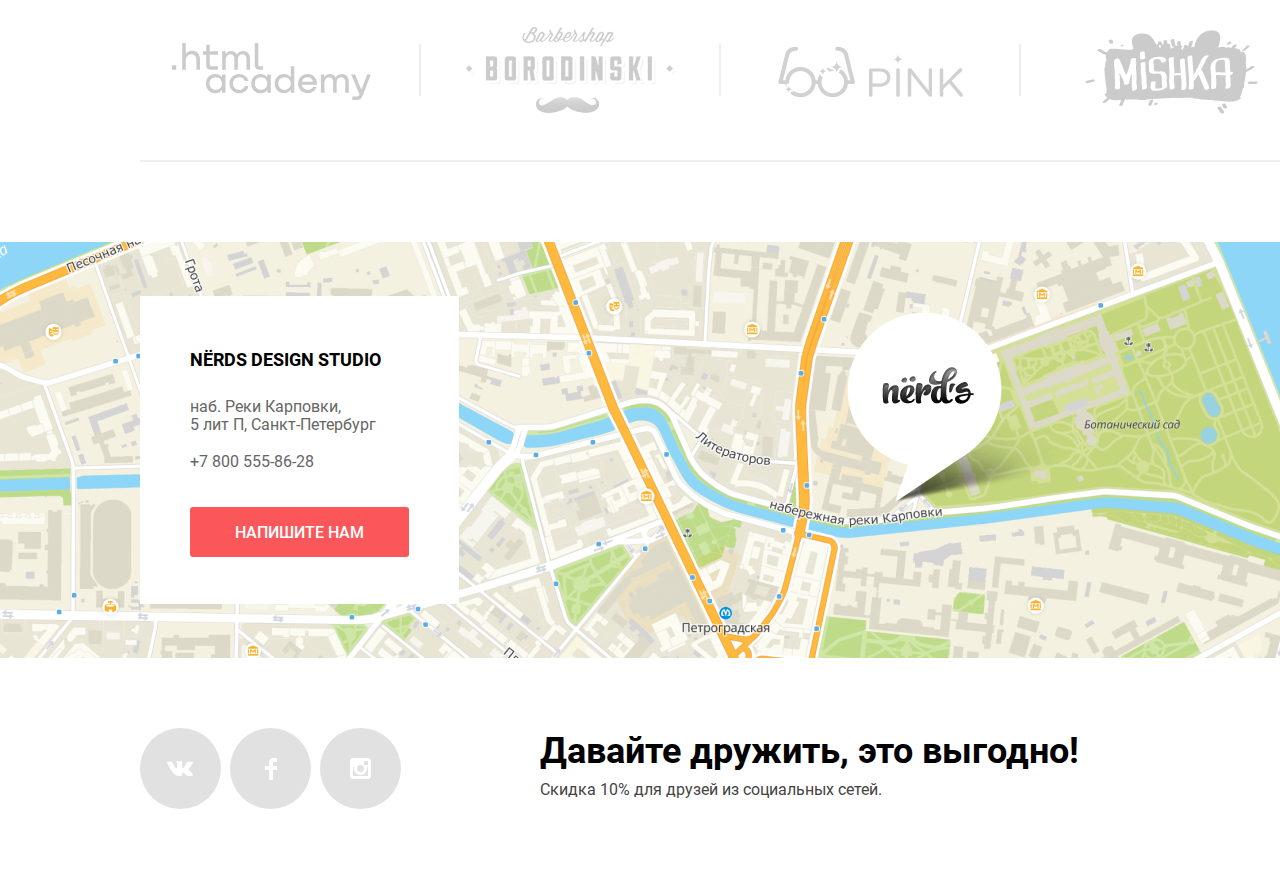
==== commit c58d316a: "hhhh" ====
--- a/index.html
+++ b/index.html
@@ -202,6 +202,7 @@
         <textarea id="text" name="text" rows="5" cols="83" placeholder="В свободной форме" required></textarea>
       </p>
       <button class="button modal-button" type="submit">Отправить</button>
+      <button class="modal-close" type="button" aria-label="Закрыть"></button>
     </form>
   </section>
   <script src="js/slider.js"></script>
--- a/css/style.css
+++ b/css/style.css
@@ -1240,11 +1240,6 @@
   margin-bottom: 10px;
 }
 
-.modal-button {
-  background-color: var(--basik-red);
-  min-width: 260px;
-}
-
 .modal-form input[type="text"],
 .modal-form input[type="email"],
 .modal-form textarea {
@@ -1276,3 +1271,43 @@
   width: 100%;
   margin-bottom: 30px;
 }
+
+.modal-button {
+  background-color: var(--basik-red);
+  min-width: 260px;
+}
+
+.modal-button:hover {
+  background-color: var(--red-hover);
+}
+
+.modal-button:active {
+  background-color: var(--red-click);
+  color: rgba(var(--opacity-white), 0.3);
+  box-shadow: inset 0px 3px 0px rgba(var(--opacity-button-shadow), 0.1);
+}
+
+.modal-close {
+  position: absolute;
+  top: 77px;
+  right: 91px;
+  width: 22px;
+  height: 22px;
+  border: 0;
+  cursor: pointer;
+  background-color: transparent;
+}
+
+.modal-close::before {
+  content: "";
+  position: absolute;
+  background-image: url(../img/icons/close-cross.svg);
+  width: 21px;
+  height: 21px;
+  top: 0;
+  right: 0;
+}
+
+.modal-close::before:hover {
+  opacity: 0.3;
+}
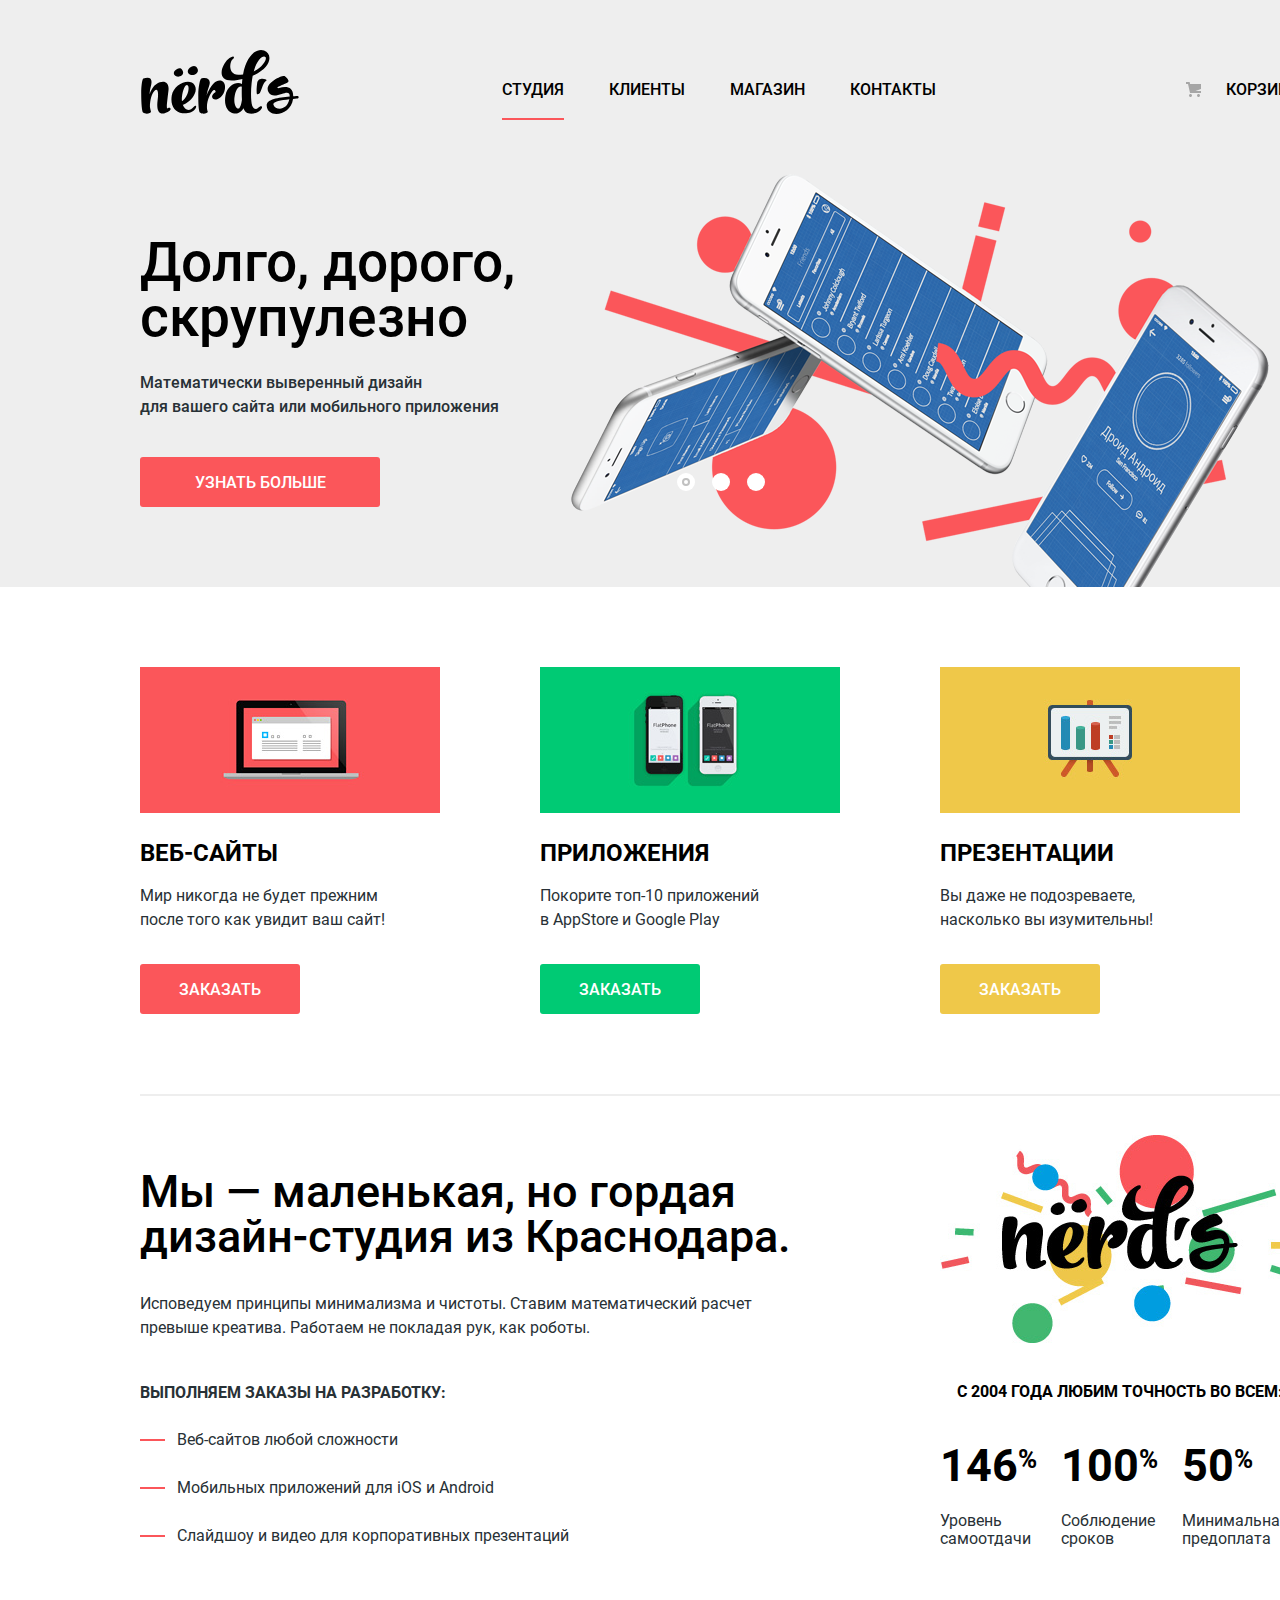
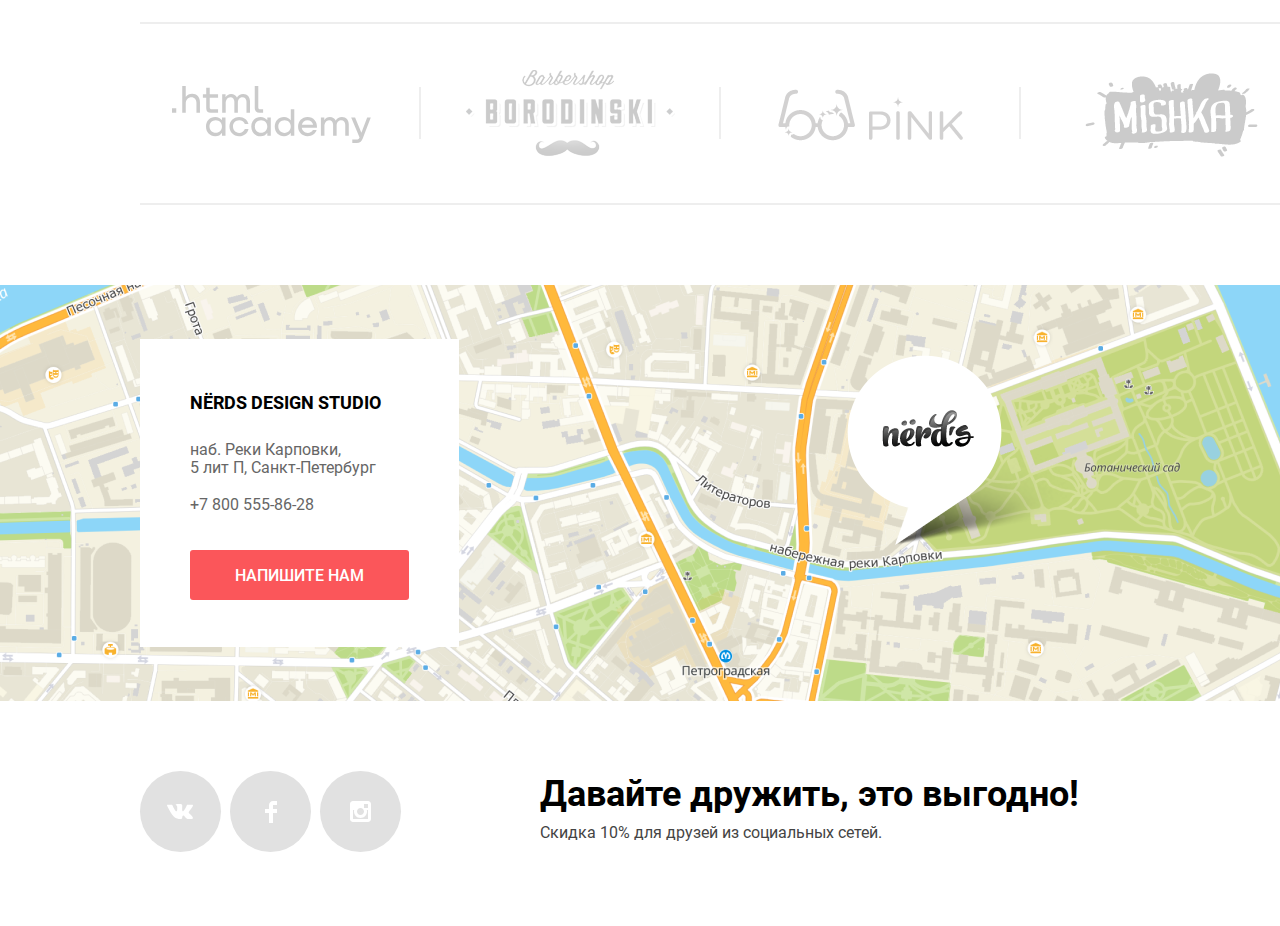
==== commit 9c03c091: "popap" ====
--- a/index.html
+++ b/index.html
@@ -37,24 +37,21 @@
         <h1 class="visually-hidden">Студия дизайна Нёрдс</h1>
         <ul class="slider-list">
           <li class="slider-item slider-smartphones slide-current">
-            <h2 class="visually-hidden">Слайды</h2>
             <p class="slider-title">Долго, дорого, скрупулезно</p>
             <p class="slider-text">Математически выверенный дизайн для&nbsp;вашего&nbsp;сайта или мобильного приложения</p>
             <a class="button button-know" href="blank.html">Узнать больше</a>
           </li>
 
           <li class="slider-item slider-macbook">
-            <h2 class="visually-hidden">Слайды</h2>
             <p class="slider-title">Любим математику
-              как никто другой</p>
+            как никто другой</p>
             <p class="slider-text">Никакого креатива, только математические формулы для&nbsp;расчета идеальных пропорций</p>
             <a class="button button-know" href="blank.html">Узнать больше</a>
           </li>
 
           <li class="slider-item slider-notepad">
-            <h2 class="visually-hidden">Слайды</h2>
             <p class="slider-title">Только ночь,
-              только хардкор</p>
+            только хардкор</p>
             <p class="slider-text">Работать днем, как все? Мы против этого. Ближе&nbsp;к&nbsp;полуночи работа только начинается</p>
             <a class="button button-know" href="blank.html">Узнать больше</a>
           </li>
@@ -144,7 +141,7 @@
           <p class="address">наб. Реки Карповки,<br>
           5 лит П, Санкт-Петербург</p>
           <p class="contacts-tel"><a href="tel:+78005558628">+7 800 555-86-28</a></p>
-          <a class="button button-write-to-us" href="#">Напишите нам</a>
+          <a class="button button-feedback" href="">Напишите нам</a>
         </div>
       </div>
       <div class="map">
@@ -167,6 +164,7 @@
         </li>
         <li>
           <a class="social-button" href="blank.html" target="blank">
+            <span class="visually-hidden">Фейсбук</span>
             <svg width="12" height="22" viewBox="0 0 12 22" fill="none" xmlns="http://www.w3.org/2000/svg">
               <path d="M12 4V0H8C5.79086 0 4 1.79086 4 4V8H0V12H4V22H8V12H12V8H8V4H12Z" fill="white"/>
             </svg>
@@ -174,6 +172,7 @@
         </li>
         <li>
           <a class="social-button" href="blank.html" target="blank">
+            <span class="visually-hidden">Инстаграм</span>
             <svg width="21" height="21" viewBox="0 0 21 21" fill="none" xmlns="http://www.w3.org/2000/svg">
               <path fill-rule="evenodd" clip-rule="evenodd" d="M3 0H18C19.65 0 21 1.35 21 3V18C21 19.65 19.65 21 18 21H3C1.35 21 0 19.65 0 18V3C0 1.35 1.35 0 3 0ZM14 10.5C14 8.57 12.43 7 10.5 7C8.57 7 7 8.57 7 10.5C7 12.43 8.57 14 10.5 14C12.43 14 14 12.43 14 10.5ZM3 18V9H4.181C4.0626 9.49127 4.00186 9.99467 4 10.5C4 14.0899 6.91015 17 10.5 17C14.0899 17 17 14.0899 17 10.5C16.9986 9.99464 16.9379 9.49118 16.819 9H18V18H3ZM14 7H18V3H14V7Z" fill="white"/>
             </svg>
@@ -186,7 +185,7 @@
       <p class="footer-text">Скидка 10% для друзей из социальных сетей.</p>
     </div>
   </footer>
-  <section class="modal modal-show">
+  <section class="modal">
     <h2>Напишите нам</h2>
     <form class="modal-form" action="https://echo.htmlacademy.ru" method="post">
       <p>
@@ -206,5 +205,6 @@
     </form>
   </section>
   <script src="js/slider.js"></script>
+  <script src="js/login.js"></script>
 </body>
 </html>
--- a/css/style.css
+++ b/css/style.css
@@ -125,10 +125,13 @@
   width: 160px;
 }
 
+.header-logo {
+  margin-top: 49px;
+}
+
 .header-logo img {
   width: 160px;
   height: 65px;
-  padding-top: 49px;
 }
 
 .site-navigation {
@@ -153,18 +156,20 @@
 
 .user-navigation {
   max-width: 150px;
+  margin-top: 75px;
+  position: relative;
 }
 
 .header-cart {
   display: block;
   position: relative;
-  padding: 75px 0 0 50px;
-}
-
-.header-cart::before {
+  padding-left: 50px;
+}
+
+.user-navigation::before {
   content: "";
   position: absolute;
-  top: 82px;
+  top: 7px;
   left: 10px;
   width: 15px;
   height: 15px;
@@ -293,19 +298,19 @@
   margin: 0;
 }
 
-.button-write-to-us {
+.button-feedback {
   background-color: var(--basik-red);
   width: 219px;
 }
 
-.button-write-to-us:hover,
+.button-feedback:hover,
 .button-know:hover,
-.button-write-to-us:focus,
+.button-feedback:focus,
 .button-know:focus {
   background-color: var(--red-hover);
 }
 
-.button-write-to-us:active,
+.button-feedback:active,
 .button-know:active {
   background-color: var(--red-click);
   color: rgba(var(--opacity-white), 0.3);
@@ -1023,7 +1028,7 @@
 }
 
 .sort-down {
-  padding: 0 18px 0 21px;
+  margin: 0 18px 0 21px;
 }
 
 .sort-direction-active {
@@ -1125,22 +1130,23 @@
   text-transform: uppercase;
 }
 
+.design-item:hover svg,
+.test:focus svg {
+  opacity: 1;
+}
+
+.design-item:hover img,
+.test:focus img {
+  box-shadow: 0px 6px 15px rgba(var(--opacity-black), 0.25);
+}
+
 .design-item:hover .design-info,
-.design-item:focus .design-info {
+.test:focus .design-info {
   display: block;
   border-bottom-left-radius: 5px;
   border-bottom-right-radius: 5px;
 }
 
-.design-item:hover svg,
-.design-item:focus svg {
-  opacity: 1;
-}
-
-.design-item:hover img,
-.design-item:focus img {
-  box-shadow: 0px 6px 15px rgba(var(--opacity-black), 0.25);
-}
 
 .button-price:hover,
 .button-price:focus {
@@ -1219,6 +1225,7 @@
   padding: 63px 100px 84px;
   background-color: var(--basik-white);
   box-shadow: 0px 20px 40px rgba(var(--opacity-black), 0.4);
+  display: none;
 }
 
 .modal-show {
